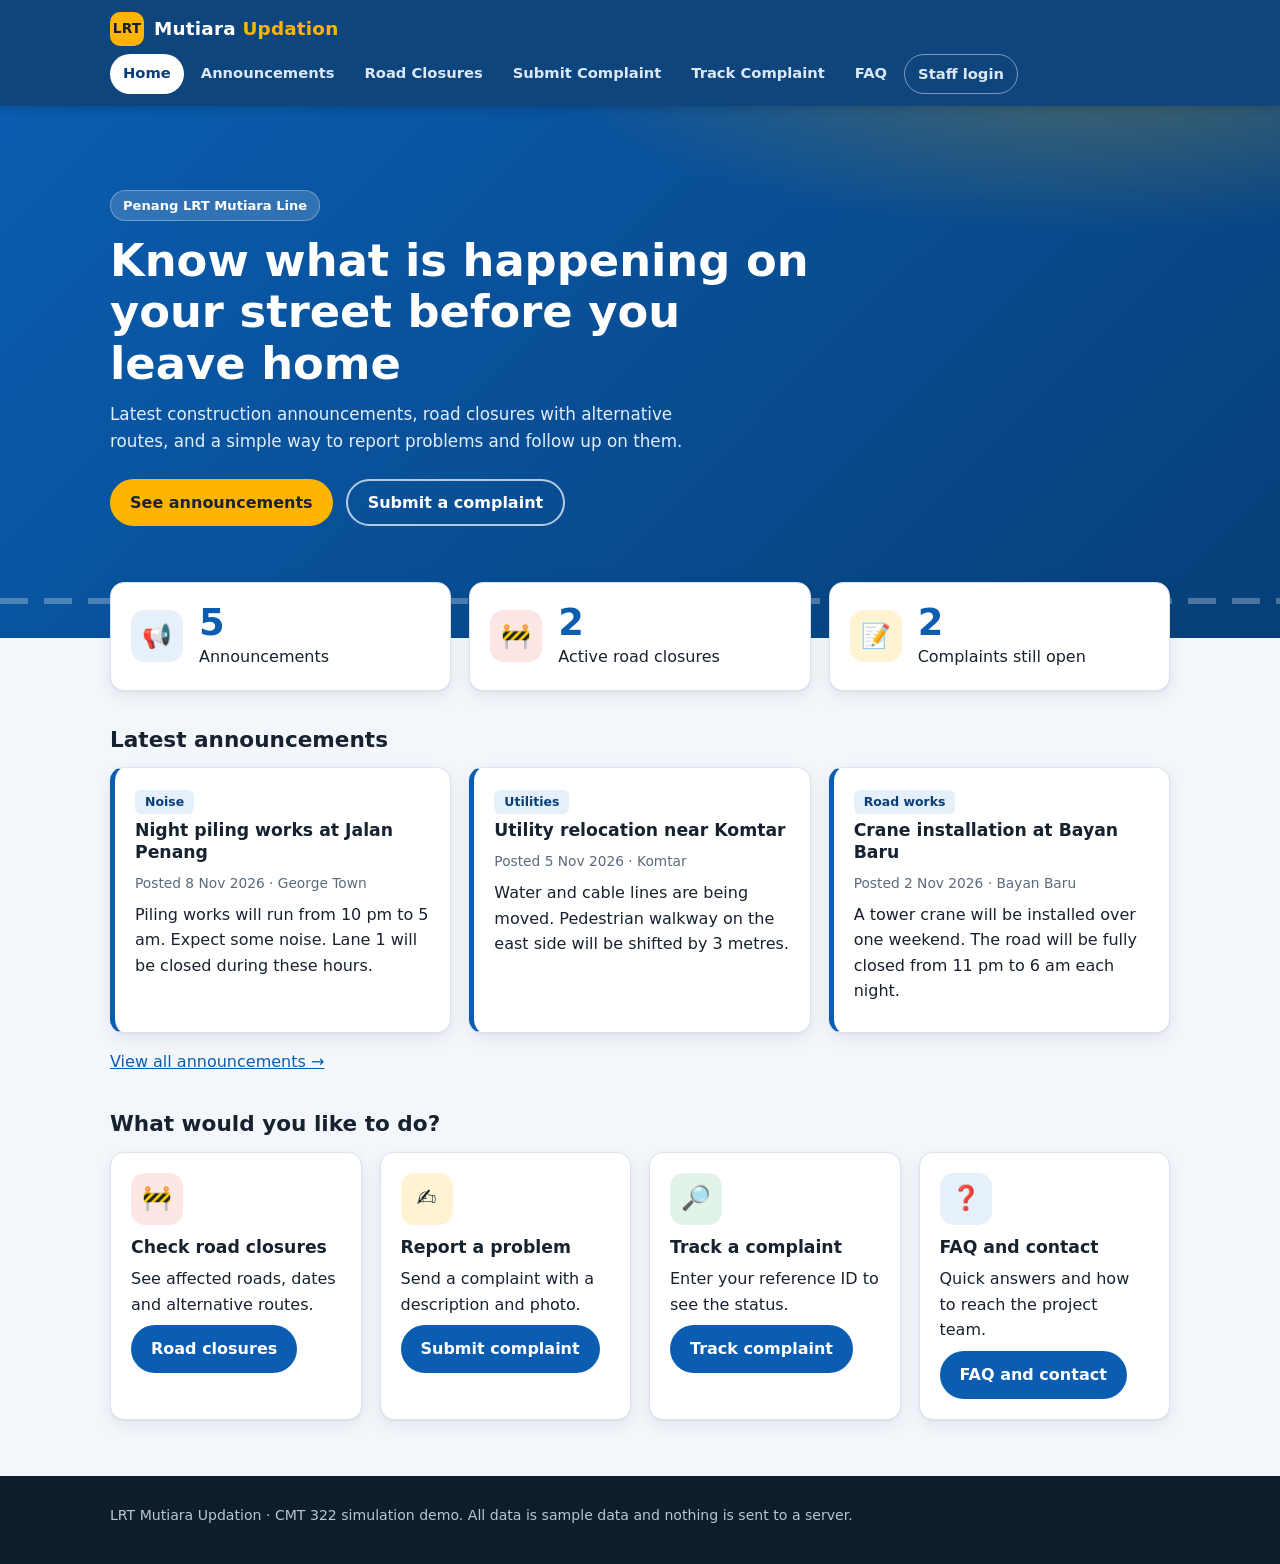
==== index.html @ 8da4c01d "Add LRT Mutiara Updation UI-only prototype (CMT 322) Plain HTML/CSS/JS front-end simulation with sam" ====
<!doctype html>
<html lang="en">
<head>
  <meta charset="utf-8">
  <meta name="viewport" content="width=device-width, initial-scale=1">
  <title>LRT Mutiara Updation – Home</title>
  <link rel="stylesheet" href="css/style.css">
</head>
<body>
  <a class="skip" href="#main">Skip to content</a>
  <div id="site-header"></div>

  <section class="hero">
    <div class="container">
      <span class="eyebrow">Penang LRT Mutiara Line</span>
      <h1>Know what is happening on your street before you leave home</h1>
      <p>Latest construction announcements, road closures with alternative routes, and a simple way to report problems and follow up on them.</p>
      <a class="btn alt" href="announcements.html">See announcements</a>
      <a class="btn light" href="submit-complaint.html">Submit a complaint</a>
    </div>
  </section>

  <main id="main" class="container" style="padding-top:0">
    <section class="grid cols-3 overlap" aria-label="Summary">
      <div class="card stat-card"><span class="icon" aria-hidden="true">📢</span><div><div class="stat" id="stat-ann">0</div><div>Announcements</div></div></div>
      <div class="card stat-card"><span class="icon red" aria-hidden="true">🚧</span><div><div class="stat" id="stat-clo">0</div><div>Active road closures</div></div></div>
      <div class="card stat-card"><span class="icon amber" aria-hidden="true">📝</span><div><div class="stat" id="stat-cmp">0</div><div>Complaints still open</div></div></div>
    </section>

    <h2>Latest announcements</h2>
    <div class="grid cols-3" id="latest"></div>
    <p><a href="announcements.html">View all announcements &rarr;</a></p>

    <h2>What would you like to do?</h2>
    <div class="grid cols-3">
      <div class="card action-card lift"><span class="icon red" aria-hidden="true">🚧</span><h3>Check road closures</h3><p>See affected roads, dates and alternative routes.</p><a class="btn" href="road-closures.html">Road closures</a></div>
      <div class="card action-card lift"><span class="icon amber" aria-hidden="true">✍️</span><h3>Report a problem</h3><p>Send a complaint with a description and photo.</p><a class="btn" href="submit-complaint.html">Submit complaint</a></div>
      <div class="card action-card lift"><span class="icon green" aria-hidden="true">🔎</span><h3>Track a complaint</h3><p>Enter your reference ID to see the status.</p><a class="btn" href="track-complaint.html">Track complaint</a></div>
      <div class="card action-card lift"><span class="icon" aria-hidden="true">❓</span><h3>FAQ and contact</h3><p>Quick answers and how to reach the project team.</p><a class="btn" href="faq.html">FAQ and contact</a></div>
    </div>
  </main>

  <div id="site-footer"></div>
  <script src="js/data.js"></script>
  <script src="js/store.js"></script>
  <script src="js/layout.js"></script>
  <script src="js/home.js"></script>
</body>
</html>
---- css/style.css ----
:root {
  --brand: #0a5db0;
  --brand-dark: #073f78;
  --brand-light: #e6f0fa;
  --accent: #ffb400;
  --bg: #f3f6fb;
  --card: #ffffff;
  --text: #17222f;
  --muted: #5a6b7c;
  --border: #dbe3ec;
  --ok: #1a7f49;
  --warn: #a85f00;
  --bad: #b3261e;
  --radius: 14px;
  --shadow: 0 1px 2px rgba(16, 36, 60, .06), 0 6px 18px rgba(16, 36, 60, .07);
  --shadow-hover: 0 2px 4px rgba(16, 36, 60, .08), 0 12px 28px rgba(16, 36, 60, .13);
}
* { box-sizing: border-box; }
[hidden] { display: none !important; }
html { scroll-behavior: smooth; }
body { margin: 0; font-family: "Segoe UI", system-ui, -apple-system, Arial, sans-serif; background: var(--bg); color: var(--text); line-height: 1.6; }
a { color: var(--brand); }
img, svg, iframe { max-width: 100%; }
.container { width: 100%; max-width: 1100px; margin: 0 auto; padding: 0 20px; }
.skip { position: absolute; left: -999px; }
.skip:focus { left: 8px; top: 8px; background: #fff; padding: 8px; z-index: 99; }

/* ---------- header ---------- */
.site-header { background: rgba(7, 63, 120, .97); color: #fff; position: sticky; top: 0; z-index: 20; box-shadow: 0 2px 10px rgba(0, 0, 0, .18); backdrop-filter: blur(6px); }
.site-header .container { display: flex; flex-wrap: wrap; align-items: center; justify-content: space-between; gap: 8px; padding-top: 12px; padding-bottom: 12px; }
.brand { color: #fff; text-decoration: none; font-weight: 800; font-size: 1.15rem; letter-spacing: .2px; display: flex; align-items: center; gap: 10px; }
.brand .mark { display: inline-grid; place-items: center; width: 34px; height: 34px; border-radius: 10px; background: var(--accent); color: #12202e; font-size: .85rem; font-weight: 900; }
.brand em { color: var(--accent); font-style: normal; }
.nav { display: flex; flex-wrap: wrap; gap: 4px; }
.nav a { color: #dce8f6; text-decoration: none; padding: 7px 13px; border-radius: 999px; font-size: .92rem; font-weight: 600; transition: background .15s, color .15s; }
.nav a:hover { background: rgba(255, 255, 255, .14); color: #fff; }
.nav a.active { background: #fff; color: var(--brand-dark); }
.nav a.staff { border: 1px solid rgba(255, 255, 255, .45); }
.nav a.staff.active { border-color: #fff; }

/* ---------- footer ---------- */
.site-footer { margin-top: 56px; background: #0f1c2b; color: #b9c6d4; padding: 28px 0; font-size: .88rem; }
.site-footer p { margin: 0 0 10px; }
.site-footer button.ghost { color: #fff; border-color: rgba(255, 255, 255, .5); }
.site-footer button.ghost:hover { background: rgba(255, 255, 255, .12); }

/* ---------- hero ---------- */
.hero { position: relative; overflow: hidden; color: #fff; padding: 64px 0 96px;
  background: radial-gradient(900px 300px at 85% -10%, rgba(255, 180, 0, .28), transparent 60%),
              linear-gradient(135deg, #0a5db0 0%, #073f78 100%); }
.hero::after { content: ""; position: absolute; left: 0; right: 0; bottom: 34px; height: 6px;
  background: repeating-linear-gradient(90deg, rgba(255, 255, 255, .55) 0 28px, transparent 28px 44px); opacity: .5; }
.hero .container { position: relative; z-index: 1; }
.eyebrow { display: inline-block; background: rgba(255, 255, 255, .16); border: 1px solid rgba(255, 255, 255, .3); padding: 4px 12px; border-radius: 999px; font-size: .82rem; font-weight: 600; margin-bottom: 14px; }
.hero h1 { margin: 0 0 12px; font-size: 2rem; line-height: 1.15; max-width: 720px; }
.hero p { max-width: 620px; margin: 0 0 24px; font-size: 1.05rem; color: #e3eefb; }
.hero .btn + .btn { margin-left: 8px; }

/* summary cards overlapping the hero */
.overlap { margin-top: -56px; position: relative; z-index: 2; }

/* ---------- layout bits ---------- */
main { padding: 32px 0 0; }
main.pad-top { padding-top: 32px; }
h1, h2, h3 { line-height: 1.25; }
h2 { margin: 36px 0 14px; font-size: 1.35rem; }
.page-title { margin: 0 0 6px; font-size: 1.8rem; }
.lead { color: var(--muted); margin: 0 0 22px; font-size: 1.02rem; }
.grid { display: grid; gap: 18px; }
.grid.cols-3 { grid-template-columns: repeat(auto-fit, minmax(250px, 1fr)); }
.grid.cols-2 { grid-template-columns: repeat(auto-fit, minmax(310px, 1fr)); }
.card { background: var(--card); border: 1px solid var(--border); border-radius: var(--radius); padding: 20px; box-shadow: var(--shadow); transition: transform .18s, box-shadow .18s; }
.card h3 { margin: 0 0 6px; font-size: 1.08rem; }
.card p { margin: 8px 0; }
a.card-link, .card.lift:hover, article.card:hover { transform: translateY(-3px); box-shadow: var(--shadow-hover); }
article.card { border-left: 5px solid var(--brand); }
.meta { color: var(--muted); font-size: .86rem; }
.stat { font-size: 2.3rem; font-weight: 800; color: var(--brand); line-height: 1.1; }
.stat-card { display: flex; align-items: center; gap: 16px; }
.icon { flex: none; display: grid; place-items: center; width: 52px; height: 52px; border-radius: 14px; background: var(--brand-light); font-size: 1.5rem; }
.icon.amber { background: #fff3d1; }
.icon.red { background: #fde7e5; }
.icon.green { background: #e2f4ea; }
.action-card .icon { margin-bottom: 12px; }

/* ---------- controls ---------- */
label { display: block; font-weight: 600; margin: 14px 0 5px; font-size: .93rem; }
input, select, textarea { width: 100%; padding: 11px 12px; border: 1px solid #c5d0dc; border-radius: 10px; font: inherit; background: #fff; color: var(--text); transition: border-color .15s, box-shadow .15s; }
input:hover, select:hover, textarea:hover { border-color: #93a8bd; }
input:focus, select:focus, textarea:focus { outline: none; border-color: var(--brand); box-shadow: 0 0 0 4px rgba(10, 93, 176, .18); }
button:focus-visible, a:focus-visible { outline: 3px solid var(--accent); outline-offset: 2px; }
textarea { min-height: 120px; resize: vertical; }
.btn, button { background: var(--brand); color: #fff; border: 0; padding: 11px 20px; border-radius: 999px; font: inherit; font-weight: 700; cursor: pointer; text-decoration: none; display: inline-block; transition: background .15s, transform .1s; }
.btn:hover, button:hover { background: var(--brand-dark); }
.btn:active, button:active { transform: scale(.97); }
.btn.alt { background: var(--accent); color: #1a2330; }
.btn.alt:hover { background: #ffc633; }
.btn.light { background: transparent; color: #fff; border: 2px solid rgba(255, 255, 255, .7); padding: 9px 20px; }
.btn.light:hover { background: rgba(255, 255, 255, .15); }
.btn.ghost, button.ghost { background: transparent; color: var(--brand); border: 2px solid var(--brand); padding: 9px 18px; }
.btn.ghost:hover, button.ghost:hover { background: var(--brand-light); }
.filters { display: grid; gap: 14px; grid-template-columns: repeat(auto-fit, minmax(190px, 1fr)); align-items: end; margin-bottom: 22px; background: var(--card); border: 1px solid var(--border); border-radius: var(--radius); padding: 16px; box-shadow: var(--shadow); }
.filters label { margin: 0 0 5px; }
.hint { color: var(--muted); font-size: .84rem; margin-top: 4px; }
.error { color: var(--bad); font-size: .87rem; margin-top: 4px; min-height: 1em; }
.notice { background: #fff8e1; border: 1px solid #f1dc92; padding: 12px 16px; border-radius: 10px; font-size: .92rem; }
.success { background: #e7f6ee; border: 1px solid #a7d9bc; padding: 20px; border-radius: var(--radius); }
.empty { text-align: center; color: var(--muted); padding: 28px; }

/* ---------- badges ---------- */
.badge { display: inline-block; padding: 3px 12px; border-radius: 999px; font-size: .78rem; font-weight: 800; letter-spacing: .2px; }
.badge.Submitted, .badge.Active { background: #fde7e5; color: var(--bad); }
.badge.In-Progress, .badge.Upcoming { background: #fff0cc; color: var(--warn); }
.badge.Resolved { background: #dff3e8; color: var(--ok); }

.badge.prio-High { background: #fde7e5; color: var(--bad); }
.badge.prio-Medium { background: #fff0cc; color: var(--warn); }
.badge.prio-Low { background: #e8edf3; color: var(--muted); }
.tag { display: inline-block; padding: 2px 10px; border-radius: 6px; background: var(--brand-light); color: var(--brand-dark); font-size: .78rem; font-weight: 700; margin-bottom: 6px; }
.mini { display: block; font-size: .78rem; margin: 8px 0 2px; color: var(--muted); font-weight: 600; }
.mini:first-child { margin-top: 0; }
td select { padding: 7px 8px; font-size: .88rem; }
.sr { position: absolute; width: 1px; height: 1px; overflow: hidden; clip: rect(0 0 0 0); white-space: nowrap; }
button.danger { color: var(--bad); border-color: var(--bad); }
button.danger:hover { background: #fde7e5; }

/* FAQ */
details.faq { background: var(--card); border: 1px solid var(--border); border-radius: 12px; padding: 0 18px; margin-bottom: 10px; box-shadow: var(--shadow); }
details.faq summary { cursor: pointer; font-weight: 700; padding: 14px 0; list-style: none; display: flex; justify-content: space-between; gap: 12px; }
details.faq summary::-webkit-details-marker { display: none; }
details.faq summary::after { content: "+"; font-size: 1.3rem; color: var(--brand); line-height: 1; }
details.faq[open] summary::after { content: "\2212"; }
details.faq[open] summary { border-bottom: 1px solid var(--border); }
details.faq p { margin: 12px 0 16px; }
dl.contact { margin: 0; display: grid; grid-template-columns: max-content 1fr; gap: 8px 16px; }
dl.contact dt { font-weight: 700; }
dl.contact dd { margin: 0; }

/* ---------- tables ---------- */
.table-wrap { overflow-x: auto; border: 1px solid var(--border); border-radius: var(--radius); box-shadow: var(--shadow); background: var(--card); }
table { width: 100%; border-collapse: collapse; background: var(--card); }
th, td { text-align: left; padding: 12px 14px; border-bottom: 1px solid var(--border); vertical-align: top; font-size: .92rem; }
th { background: var(--brand-light); color: var(--brand-dark); font-size: .82rem; text-transform: uppercase; letter-spacing: .5px; }
tbody tr:hover { background: #f8fbfe; }
tbody tr:last-child td { border-bottom: 0; }

/* ---------- timeline ---------- */
.timeline { list-style: none; padding: 0; margin: 18px 0; display: flex; gap: 8px; flex-wrap: wrap; }
.timeline li { flex: 1; min-width: 110px; text-align: center; padding: 11px 6px; border-radius: 10px; background: #e8edf3; color: var(--muted); font-weight: 700; font-size: .9rem; }
.timeline li.done { background: var(--ok); color: #fff; }
.timeline li.current { background: var(--brand); color: #fff; }

/* ---------- map ---------- */
.map-card { padding: 0; overflow: hidden; margin-bottom: 22px; }
.map-card img { display: block; width: 100%; height: auto; background: #cfe3f3; }
.map-card #map { height: 420px; width: 100%; background: #dfe8f1; position: relative; z-index: 0; }
.dot { display: inline-block; width: 12px; height: 12px; border-radius: 50%; vertical-align: -1px; margin-right: 4px; }
.dot.red { background: #b3261e; }
.dot.amber { background: #d08a00; }
.leaflet-popup-content { font-family: inherit; font-size: .9rem; line-height: 1.45; }
.map-card iframe { display: block; width: 100%; height: 380px; border: 0; background: #dfe8f1; }
.map-card .map-text { padding: 14px 18px; font-size: .9rem; color: var(--muted); border-top: 1px solid var(--border); }
.map-card .map-text strong { color: var(--text); }

figure { margin: 0 0 20px; }
figcaption { font-size: .88rem; color: var(--muted); margin-top: 6px; }
.photo-preview { max-width: 240px; margin-top: 10px; border-radius: 10px; border: 1px solid var(--border); }
.row-actions { display: flex; gap: 6px; flex-wrap: wrap; }
.row-actions input { min-width: 150px; }

@media (min-width: 720px) {
  .hero h1 { font-size: 2.8rem; }
  .hero { padding: 84px 0 112px; }
}
@media (max-width: 520px) {
  .hero .btn + .btn { margin-left: 0; margin-top: 8px; }
  .page-title { font-size: 1.5rem; }
}
@media (prefers-reduced-motion: reduce) {
  * { transition: none !important; scroll-behavior: auto !important; }
}
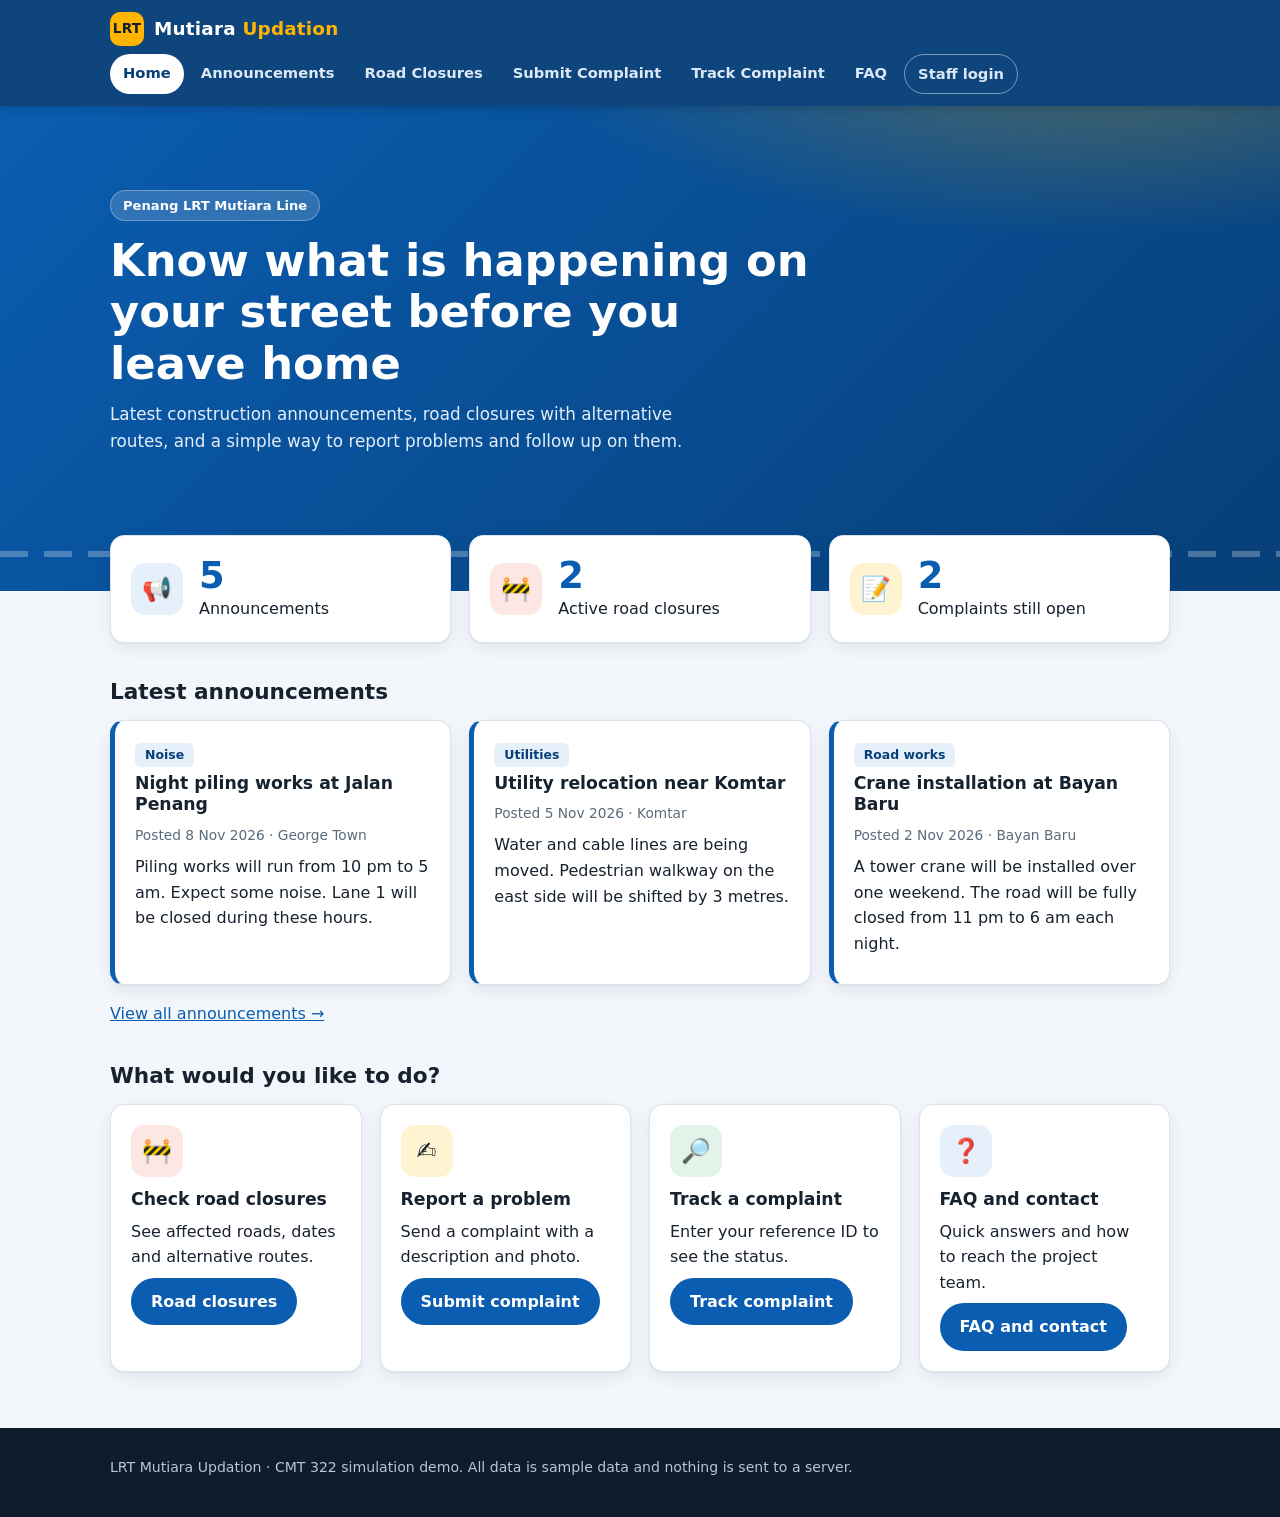
==== commit 8d7bf5f5: "Remove announcement and complaint buttons from homepage" ====
--- a/index.html
+++ b/index.html
@@ -15,8 +15,6 @@
       <span class="eyebrow">Penang LRT Mutiara Line</span>
       <h1>Know what is happening on your street before you leave home</h1>
       <p>Latest construction announcements, road closures with alternative routes, and a simple way to report problems and follow up on them.</p>
-      <a class="btn alt" href="announcements.html">See announcements</a>
-      <a class="btn light" href="submit-complaint.html">Submit a complaint</a>
     </div>
   </section>
 
